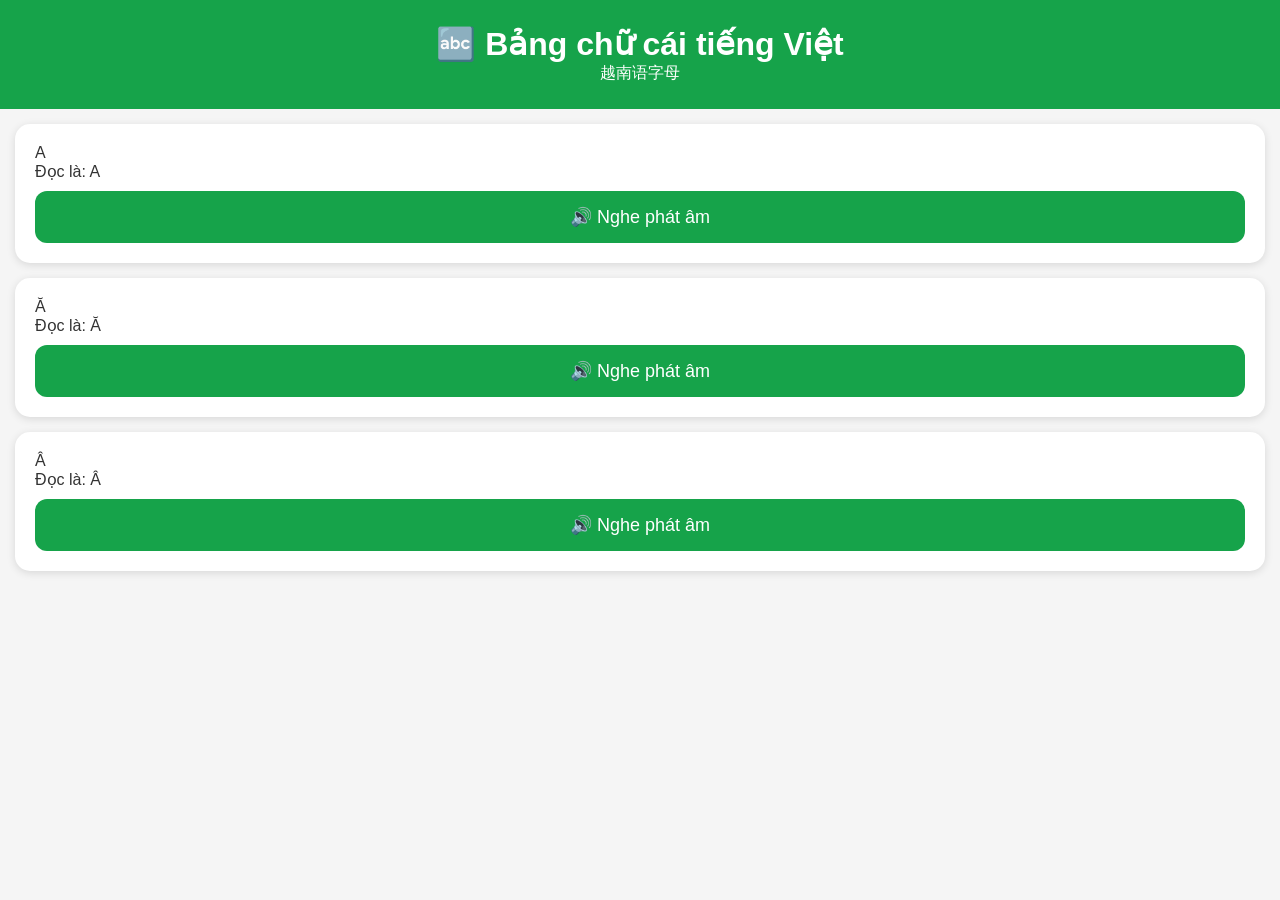
==== alphabet.html @ 2e6128da "Add files via upload" ====
<!DOCTYPE html>
<html lang="vi">
<head>
<meta charset="UTF-8">
<meta name="viewport" content="width=device-width, initial-scale=1.0">
<title>Bảng chữ cái</title>

<link rel="stylesheet" href="style.css">

</head>

<body>

<header>

<h1>🔤 Bảng chữ cái tiếng Việt</h1>

<p>越南语字母</p>

</header>

<div class="card">

<div class="letter">A</div>

<p class="sound">Đọc là: A</p>

<button onclick="speak('A')">
🔊 Nghe phát âm
</button>

</div>

<div class="card">

<div class="letter">Ă</div>

<p class="sound">Đọc là: Ă</p>

<button onclick="speak('Ă')">
🔊 Nghe phát âm
</button>

</div>

<div class="card">

<div class="letter">Â</div>

<p class="sound">Đọc là: Â</p>

<button onclick="speak('Â')">
🔊 Nghe phát âm
</button>

</div>

<script>

function speak(text){

const speech=new SpeechSynthesisUtterance(text);

speech.lang="vi-VN";

speech.rate=0.8;

speechSynthesis.speak(speech);

}

</script>

</body>

</html>
---- style.css ----
*{
    margin:0;
    padding:0;
    box-sizing:border-box;
}

body{
    font-family:Arial,sans-serif;
    background:#f5f5f5;
    color:#333;
}

header{
    background:#16a34a;
    color:white;
    text-align:center;
    padding:25px;
}

.card{
    background:white;
    margin:15px;
    padding:20px;
    border-radius:15px;
    box-shadow:0 2px 8px rgba(0,0,0,.12);
}

.button{
    display:block;
    margin:12px 15px;
    padding:15px;
    text-align:center;
    background:#16a34a;
    color:white;
    text-decoration:none;
    border-radius:12px;
    font-size:18px;
}

.button:hover{
    background:#138a3d;
}

button{
    width:100%;
    padding:15px;
    border:none;
    border-radius:12px;
    background:#16a34a;
    color:white;
    font-size:18px;
    margin-top:10px;
}

.bottom{
    position:fixed;
    bottom:0;
    left:0;
    width:100%;
    background:white;
    display:flex;
    justify-content:space-around;
    padding:10px 0;
    box-shadow:0 -2px 8px rgba(0,0,0,.15);
}

.bottom a{
    text-decoration:none;
    color:#16a34a;
    text-align:center;
}
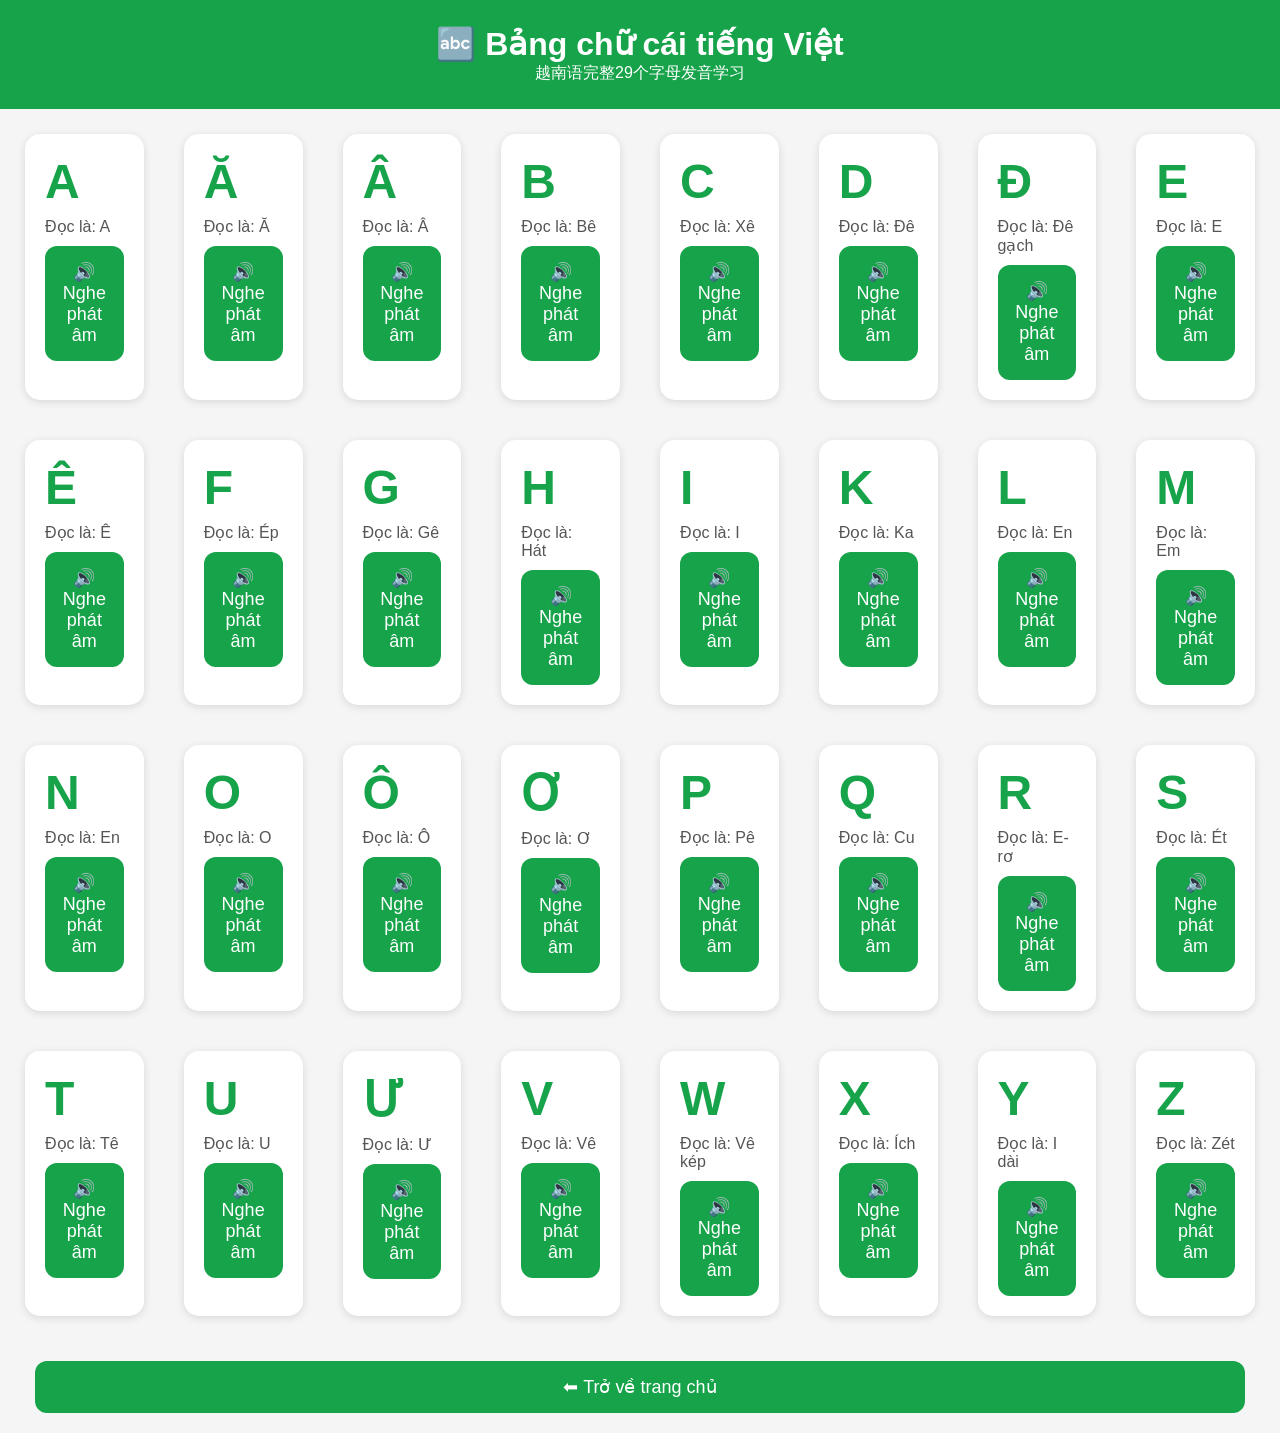
==== commit e63ded8c: "Update alphabet.html" ====
--- a/alphabet.html
+++ b/alphabet.html
@@ -3,74 +3,218 @@
 <head>
 <meta charset="UTF-8">
 <meta name="viewport" content="width=device-width, initial-scale=1.0">
-<title>Bảng chữ cái</title>
-
+<title>Bảng chữ cái tiếng Việt</title>
 <link rel="stylesheet" href="style.css">
-
+<script src="app.js"></script>
+<style>
+.letter {
+    font-size: 48px;
+    font-weight: bold;
+    color: #16a34a;
+    margin-bottom: 8px;
+}
+.sound {
+    font-size: 16px;
+    color: #555;
+}
+.wrap-card {
+    display: grid;
+    grid-template-columns: repeat(auto-fill, minmax(140px, 1fr));
+    gap: 10px;
+    padding: 10px;
+}
+</style>
 </head>
-
 <body>
-
 <header>
-
 <h1>🔤 Bảng chữ cái tiếng Việt</h1>
-
-<p>越南语字母</p>
-
+<p>越南语完整29个字母发音学习</p>
 </header>
 
-<div class="card">
-
-<div class="letter">A</div>
-
-<p class="sound">Đọc là: A</p>
-
-<button onclick="speak('A')">
-🔊 Nghe phát âm
-</button>
-
+<div class="wrap-card">
+    <!-- A系列 -->
+    <div class="card">
+        <div class="letter">A</div>
+        <p class="sound">Đọc là: A</p>
+        <button onclick="speak('A')">🔊 Nghe phát âm</button>
+    </div>
+    <div class="card">
+        <div class="letter">Ă</div>
+        <p class="sound">Đọc là: Ă</p>
+        <button onclick="speak('Ă')">🔊 Nghe phát âm</button>
+    </div>
+    <div class="card">
+        <div class="letter">Â</div>
+        <p class="sound">Đọc là: Â</p>
+        <button onclick="speak('Â')">🔊 Nghe phát âm</button>
+    </div>
+
+    <!-- B C D Đ -->
+    <div class="card">
+        <div class="letter">B</div>
+        <p class="sound">Đọc là: Bê</p>
+        <button onclick="speak('B')">🔊 Nghe phát âm</button>
+    </div>
+    <div class="card">
+        <div class="letter">C</div>
+        <p class="sound">Đọc là: Xê</p>
+        <button onclick="speak('C')">🔊 Nghe phát âm</button>
+    </div>
+    <div class="card">
+        <div class="letter">D</div>
+        <p class="sound">Đọc là: Đê</p>
+        <button onclick="speak('D')">🔊 Nghe phát âm</button>
+    </div>
+    <div class="card">
+        <div class="letter">Đ</div>
+        <p class="sound">Đọc là: Đê gạch</p>
+        <button onclick="speak('Đ')">🔊 Nghe phát âm</button>
+    </div>
+
+    <!-- E Ê -->
+    <div class="card">
+        <div class="letter">E</div>
+        <p class="sound">Đọc là: E</p>
+        <button onclick="speak('E')">🔊 Nghe phát âm</button>
+    </div>
+    <div class="card">
+        <div class="letter">Ê</div>
+        <p class="sound">Đọc là: Ê</p>
+        <button onclick="speak('Ê')">🔊 Nghe phát âm</button>
+    </div>
+
+    <!-- F G H -->
+    <div class="card">
+        <div class="letter">F</div>
+        <p class="sound">Đọc là: Ép</p>
+        <button onclick="speak('F')">🔊 Nghe phát âm</button>
+    </div>
+    <div class="card">
+        <div class="letter">G</div>
+        <p class="sound">Đọc là: Gê</p>
+        <button onclick="speak('G')">🔊 Nghe phát âm</button>
+    </div>
+    <div class="card">
+        <div class="letter">H</div>
+        <p class="sound">Đọc là: Hát</p>
+        <button onclick="speak('H')">🔊 Nghe phát âm</button>
+    </div>
+
+    <!-- I -->
+    <div class="card">
+        <div class="letter">I</div>
+        <p class="sound">Đọc là: I</p>
+        <button onclick="speak('I')">🔊 Nghe phát âm</button>
+    </div>
+
+    <!-- K L M N -->
+    <div class="card">
+        <div class="letter">K</div>
+        <p class="sound">Đọc là: Ka</p>
+        <button onclick="speak('K')">🔊 Nghe phát âm</button>
+    </div>
+    <div class="card">
+        <div class="letter">L</div>
+        <p class="sound">Đọc là: En</p>
+        <button onclick="speak('L')">🔊 Nghe phát âm</button>
+    </div>
+    <div class="card">
+        <div class="letter">M</div>
+        <p class="sound">Đọc là: Em</p>
+        <button onclick="speak('M')">🔊 Nghe phát âm</button>
+    </div>
+    <div class="card">
+        <div class="letter">N</div>
+        <p class="sound">Đọc là: En</p>
+        <button onclick="speak('N')">🔊 Nghe phát âm</button>
+    </div>
+
+    <!-- O Ô Ơ -->
+    <div class="card">
+        <div class="letter">O</div>
+        <p class="sound">Đọc là: O</p>
+        <button onclick="speak('O')">🔊 Nghe phát âm</button>
+    </div>
+    <div class="card">
+        <div class="letter">Ô</div>
+        <p class="sound">Đọc là: Ô</p>
+        <button onclick="speak('Ô')">🔊 Nghe phát âm</button>
+    </div>
+    <div class="card">
+        <div class="letter">Ơ</div>
+        <p class="sound">Đọc là: Ơ</p>
+        <button onclick="speak('Ơ')">🔊 Nghe phát âm</button>
+    </div>
+
+    <!-- P Q R S T -->
+    <div class="card">
+        <div class="letter">P</div>
+        <p class="sound">Đọc là: Pê</p>
+        <button onclick="speak('P')">🔊 Nghe phát âm</button>
+    </div>
+    <div class="card">
+        <div class="letter">Q</div>
+        <p class="sound">Đọc là: Cu</p>
+        <button onclick="speak('Q')">🔊 Nghe phát âm</button>
+    </div>
+    <div class="card">
+        <div class="letter">R</div>
+        <p class="sound">Đọc là: E-rơ</p>
+        <button onclick="speak('R')">🔊 Nghe phát âm</button>
+    </div>
+    <div class="card">
+        <div class="letter">S</div>
+        <p class="sound">Đọc là: Ét</p>
+        <button onclick="speak('S')">🔊 Nghe phát âm</button>
+    </div>
+    <div class="card">
+        <div class="letter">T</div>
+        <p class="sound">Đọc là: Tê</p>
+        <button onclick="speak('T')">🔊 Nghe phát âm</button>
+    </div>
+
+    <!-- U Ư -->
+    <div class="card">
+        <div class="letter">U</div>
+        <p class="sound">Đọc là: U</p>
+        <button onclick="speak('U')">🔊 Nghe phát âm</button>
+    </div>
+    <div class="card">
+        <div class="letter">Ư</div>
+        <p class="sound">Đọc là: Ư</p>
+        <button onclick="speak('Ư')">🔊 Nghe phát âm</button>
+    </div>
+
+    <!-- V W X Y Z -->
+    <div class="card">
+        <div class="letter">V</div>
+        <p class="sound">Đọc là: Vê</p>
+        <button onclick="speak('V')">🔊 Nghe phát âm</button>
+    </div>
+    <div class="card">
+        <div class="letter">W</div>
+        <p class="sound">Đọc là: Vê kép</p>
+        <button onclick="speak('W')">🔊 Nghe phát âm</button>
+    </div>
+    <div class="card">
+        <div class="letter">X</div>
+        <p class="sound">Đọc là: Ích</p>
+        <button onclick="speak('X')">🔊 Nghe phát âm</button>
+    </div>
+    <div class="card">
+        <div class="letter">Y</div>
+        <p class="sound">Đọc là: I dài</p>
+        <button onclick="speak('Y')">🔊 Nghe phát âm</button>
+    </div>
+    <div class="card">
+        <div class="letter">Z</div>
+        <p class="sound">Đọc là: Zét</p>
+        <button onclick="speak('Z')">🔊 Nghe phát âm</button>
+    </div>
 </div>
 
-<div class="card">
-
-<div class="letter">Ă</div>
-
-<p class="sound">Đọc là: Ă</p>
-
-<button onclick="speak('Ă')">
-🔊 Nghe phát âm
-</button>
-
+<div style="margin:20px;">
+    <a class="button" href="index.html">⬅ Trở về trang chủ</a>
 </div>
-
-<div class="card">
-
-<div class="letter">Â</div>
-
-<p class="sound">Đọc là: Â</p>
-
-<button onclick="speak('Â')">
-🔊 Nghe phát âm
-</button>
-
-</div>
-
-<script>
-
-function speak(text){
-
-const speech=new SpeechSynthesisUtterance(text);
-
-speech.lang="vi-VN";
-
-speech.rate=0.8;
-
-speechSynthesis.speak(speech);
-
-}
-
-</script>
-
 </body>
-
-</html>+</html>
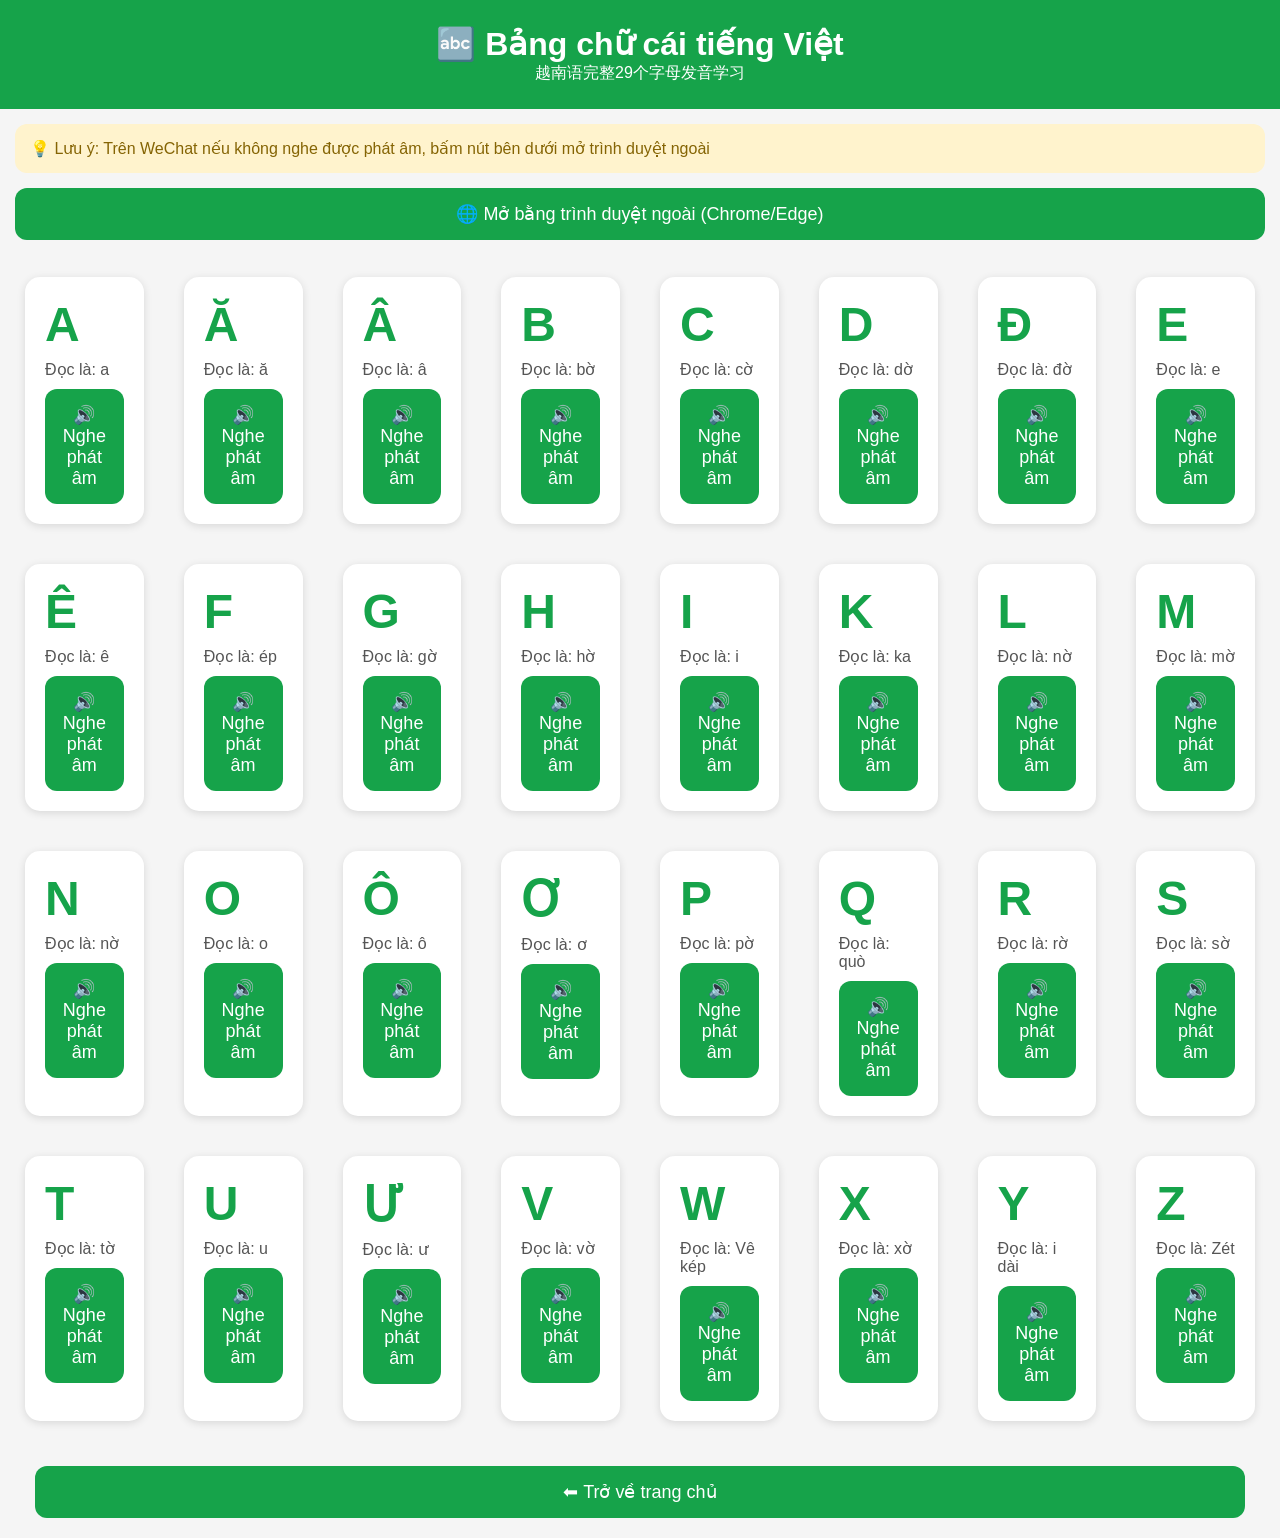
==== commit 0f1bbf73: "Update alphabet.html" ====
--- a/alphabet.html
+++ b/alphabet.html
@@ -23,6 +23,13 @@
     gap: 10px;
     padding: 10px;
 }
+.tip-box{
+    margin:15px;
+    padding:15px;
+    background:#fff3cd;
+    border-radius:12px;
+    color:#856404;
+}
 </style>
 </head>
 <body>
@@ -31,164 +38,171 @@
 <p>越南语完整29个字母发音学习</p>
 </header>
 
+<div class="tip-box">
+💡 Lưu ý: Trên WeChat nếu không nghe được phát âm, bấm nút bên dưới mở trình duyệt ngoài
+</div>
+<a class="button" href="" onclick="window.open(location.href);return false;">
+🌐 Mở bằng trình duyệt ngoài (Chrome/Edge)
+</a>
+
 <div class="wrap-card">
     <!-- A系列 -->
     <div class="card">
         <div class="letter">A</div>
-        <p class="sound">Đọc là: A</p>
+        <p class="sound">Đọc là: a</p>
         <button onclick="speak('A')">🔊 Nghe phát âm</button>
     </div>
     <div class="card">
         <div class="letter">Ă</div>
-        <p class="sound">Đọc là: Ă</p>
+        <p class="sound">Đọc là: ă</p>
         <button onclick="speak('Ă')">🔊 Nghe phát âm</button>
     </div>
     <div class="card">
         <div class="letter">Â</div>
-        <p class="sound">Đọc là: Â</p>
+        <p class="sound">Đọc là: â</p>
         <button onclick="speak('Â')">🔊 Nghe phát âm</button>
     </div>
 
     <!-- B C D Đ -->
     <div class="card">
         <div class="letter">B</div>
-        <p class="sound">Đọc là: Bê</p>
+        <p class="sound">Đọc là: bờ</p>
         <button onclick="speak('B')">🔊 Nghe phát âm</button>
     </div>
     <div class="card">
         <div class="letter">C</div>
-        <p class="sound">Đọc là: Xê</p>
+        <p class="sound">Đọc là: cờ</p>
         <button onclick="speak('C')">🔊 Nghe phát âm</button>
     </div>
     <div class="card">
         <div class="letter">D</div>
-        <p class="sound">Đọc là: Đê</p>
+        <p class="sound">Đọc là: dờ</p>
         <button onclick="speak('D')">🔊 Nghe phát âm</button>
     </div>
     <div class="card">
         <div class="letter">Đ</div>
-        <p class="sound">Đọc là: Đê gạch</p>
+        <p class="sound">Đọc là: đờ</p>
         <button onclick="speak('Đ')">🔊 Nghe phát âm</button>
     </div>
 
     <!-- E Ê -->
     <div class="card">
         <div class="letter">E</div>
-        <p class="sound">Đọc là: E</p>
+        <p class="sound">Đọc là: e</p>
         <button onclick="speak('E')">🔊 Nghe phát âm</button>
     </div>
     <div class="card">
         <div class="letter">Ê</div>
-        <p class="sound">Đọc là: Ê</p>
+        <p class="sound">Đọc là: ê</p>
         <button onclick="speak('Ê')">🔊 Nghe phát âm</button>
     </div>
 
     <!-- F G H -->
     <div class="card">
         <div class="letter">F</div>
-        <p class="sound">Đọc là: Ép</p>
+        <p class="sound">Đọc là: ép</p>
         <button onclick="speak('F')">🔊 Nghe phát âm</button>
     </div>
     <div class="card">
         <div class="letter">G</div>
-        <p class="sound">Đọc là: Gê</p>
+        <p class="sound">Đọc là: gờ</p>
         <button onclick="speak('G')">🔊 Nghe phát âm</button>
     </div>
     <div class="card">
         <div class="letter">H</div>
-        <p class="sound">Đọc là: Hát</p>
+        <p class="sound">Đọc là: hờ</p>
         <button onclick="speak('H')">🔊 Nghe phát âm</button>
     </div>
 
     <!-- I -->
     <div class="card">
         <div class="letter">I</div>
-        <p class="sound">Đọc là: I</p>
+        <p class="sound">Đọc là: i</p>
         <button onclick="speak('I')">🔊 Nghe phát âm</button>
     </div>
 
     <!-- K L M N -->
     <div class="card">
         <div class="letter">K</div>
-        <p class="sound">Đọc là: Ka</p>
+        <p class="sound">Đọc là: ka</p>
         <button onclick="speak('K')">🔊 Nghe phát âm</button>
     </div>
     <div class="card">
         <div class="letter">L</div>
-        <p class="sound">Đọc là: En</p>
+        <p class="sound">Đọc là: nờ</p>
         <button onclick="speak('L')">🔊 Nghe phát âm</button>
     </div>
     <div class="card">
         <div class="letter">M</div>
-        <p class="sound">Đọc là: Em</p>
+        <p class="sound">Đọc là: mờ</p>
         <button onclick="speak('M')">🔊 Nghe phát âm</button>
     </div>
     <div class="card">
         <div class="letter">N</div>
-        <p class="sound">Đọc là: En</p>
+        <p class="sound">Đọc là: nờ</p>
         <button onclick="speak('N')">🔊 Nghe phát âm</button>
     </div>
 
     <!-- O Ô Ơ -->
     <div class="card">
         <div class="letter">O</div>
-        <p class="sound">Đọc là: O</p>
+        <p class="sound">Đọc là: o</p>
         <button onclick="speak('O')">🔊 Nghe phát âm</button>
     </div>
     <div class="card">
         <div class="letter">Ô</div>
-        <p class="sound">Đọc là: Ô</p>
+        <p class="sound">Đọc là: ô</p>
         <button onclick="speak('Ô')">🔊 Nghe phát âm</button>
     </div>
     <div class="card">
         <div class="letter">Ơ</div>
-        <p class="sound">Đọc là: Ơ</p>
+        <p class="sound">Đọc là: ơ</p>
         <button onclick="speak('Ơ')">🔊 Nghe phát âm</button>
     </div>
 
     <!-- P Q R S T -->
     <div class="card">
         <div class="letter">P</div>
-        <p class="sound">Đọc là: Pê</p>
+        <p class="sound">Đọc là: pờ</p>
         <button onclick="speak('P')">🔊 Nghe phát âm</button>
     </div>
     <div class="card">
         <div class="letter">Q</div>
-        <p class="sound">Đọc là: Cu</p>
+        <p class="sound">Đọc là: quò</p>
         <button onclick="speak('Q')">🔊 Nghe phát âm</button>
     </div>
     <div class="card">
         <div class="letter">R</div>
-        <p class="sound">Đọc là: E-rơ</p>
+        <p class="sound">Đọc là: rờ</p>
         <button onclick="speak('R')">🔊 Nghe phát âm</button>
     </div>
     <div class="card">
         <div class="letter">S</div>
-        <p class="sound">Đọc là: Ét</p>
+        <p class="sound">Đọc là: sờ</p>
         <button onclick="speak('S')">🔊 Nghe phát âm</button>
     </div>
     <div class="card">
         <div class="letter">T</div>
-        <p class="sound">Đọc là: Tê</p>
+        <p class="sound">Đọc là: tờ</p>
         <button onclick="speak('T')">🔊 Nghe phát âm</button>
     </div>
 
     <!-- U Ư -->
     <div class="card">
         <div class="letter">U</div>
-        <p class="sound">Đọc là: U</p>
+        <p class="sound">Đọc là: u</p>
         <button onclick="speak('U')">🔊 Nghe phát âm</button>
     </div>
     <div class="card">
         <div class="letter">Ư</div>
-        <p class="sound">Đọc là: Ư</p>
+        <p class="sound">Đọc là: ư</p>
         <button onclick="speak('Ư')">🔊 Nghe phát âm</button>
     </div>
 
     <!-- V W X Y Z -->
     <div class="card">
         <div class="letter">V</div>
-        <p class="sound">Đọc là: Vê</p>
+        <p class="sound">Đọc là: vờ</p>
         <button onclick="speak('V')">🔊 Nghe phát âm</button>
     </div>
     <div class="card">
@@ -198,12 +212,12 @@
     </div>
     <div class="card">
         <div class="letter">X</div>
-        <p class="sound">Đọc là: Ích</p>
+        <p class="sound">Đọc là: xờ</p>
         <button onclick="speak('X')">🔊 Nghe phát âm</button>
     </div>
     <div class="card">
         <div class="letter">Y</div>
-        <p class="sound">Đọc là: I dài</p>
+        <p class="sound">Đọc là: i dài</p>
         <button onclick="speak('Y')">🔊 Nghe phát âm</button>
     </div>
     <div class="card">
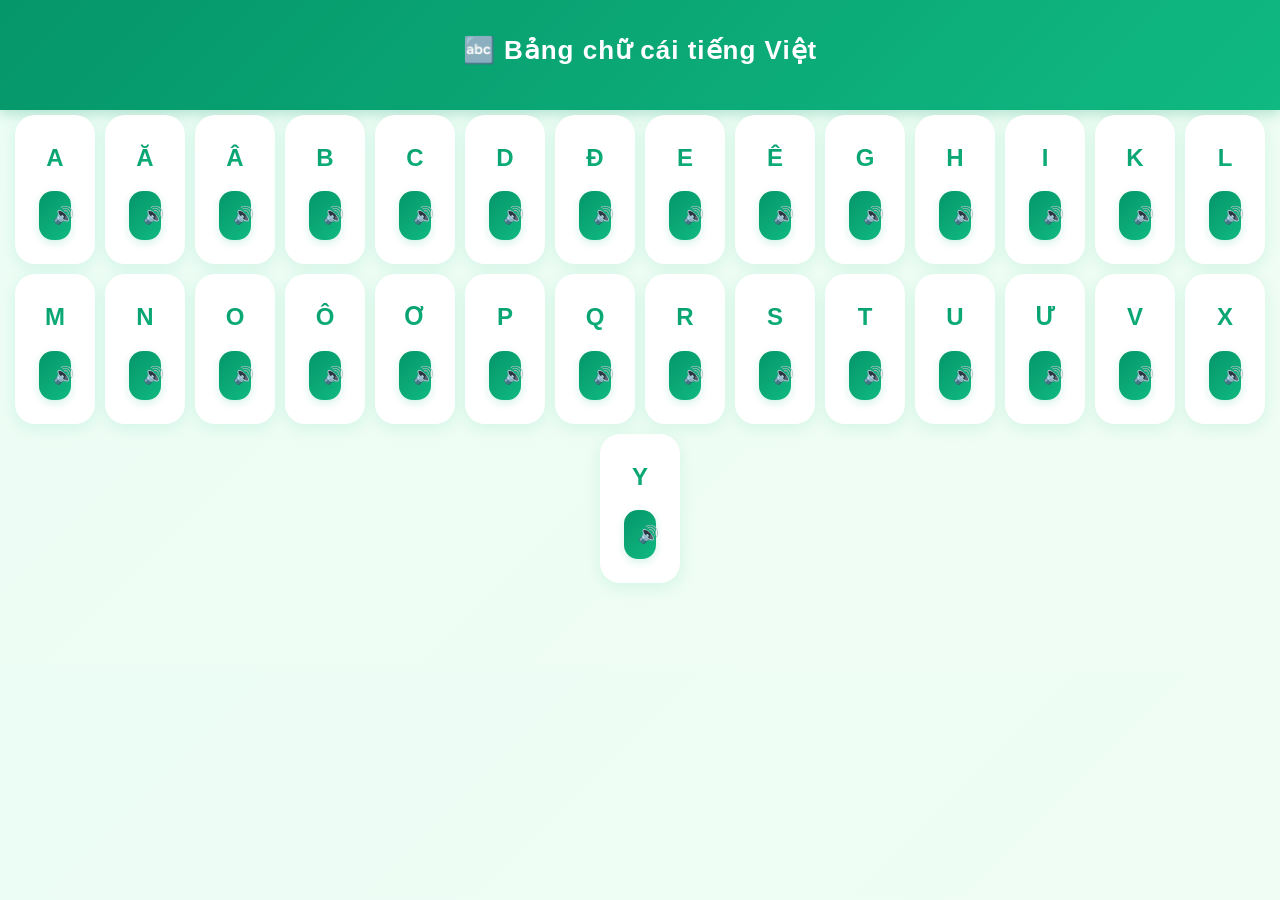
==== commit 4a1dd711: "Update alphabet.html" ====
--- a/alphabet.html
+++ b/alphabet.html
@@ -1,234 +1,57 @@
 <!DOCTYPE html>
 <html lang="vi">
 <head>
-<meta charset="UTF-8">
-<meta name="viewport" content="width=device-width, initial-scale=1.0">
-<title>Bảng chữ cái tiếng Việt</title>
-<link rel="stylesheet" href="style.css">
-<script src="app.js"></script>
-<style>
-.letter {
-    font-size: 48px;
-    font-weight: bold;
-    color: #16a34a;
-    margin-bottom: 8px;
-}
-.sound {
-    font-size: 16px;
-    color: #555;
-}
-.wrap-card {
-    display: grid;
-    grid-template-columns: repeat(auto-fill, minmax(140px, 1fr));
-    gap: 10px;
-    padding: 10px;
-}
-.tip-box{
-    margin:15px;
-    padding:15px;
-    background:#fff3cd;
-    border-radius:12px;
-    color:#856404;
-}
-</style>
+    <meta charset="UTF-8">
+    <meta name="viewport" content="width=device-width, initial-scale=1.0">
+    <title>Bảng chữ cái tiếng Việt</title>
+    <link rel="stylesheet" href="style.css">
 </head>
 <body>
+
 <header>
-<h1>🔤 Bảng chữ cái tiếng Việt</h1>
-<p>越南语完整29个字母发音学习</p>
+    <h1>🔤 Bảng chữ cái tiếng Việt</h1>
 </header>
 
-<div class="tip-box">
-💡 Lưu ý: Trên WeChat nếu không nghe được phát âm, bấm nút bên dưới mở trình duyệt ngoài
-</div>
-<a class="button" href="" onclick="window.open(location.href);return false;">
-🌐 Mở bằng trình duyệt ngoài (Chrome/Edge)
-</a>
+<div id="alphabetContainer" style="display: flex; flex-wrap: wrap; justify-content: center;"></div>
 
-<div class="wrap-card">
-    <!-- A系列 -->
-    <div class="card">
-        <div class="letter">A</div>
-        <p class="sound">Đọc là: a</p>
-        <button onclick="speak('A')">🔊 Nghe phát âm</button>
-    </div>
-    <div class="card">
-        <div class="letter">Ă</div>
-        <p class="sound">Đọc là: ă</p>
-        <button onclick="speak('Ă')">🔊 Nghe phát âm</button>
-    </div>
-    <div class="card">
-        <div class="letter">Â</div>
-        <p class="sound">Đọc là: â</p>
-        <button onclick="speak('Â')">🔊 Nghe phát âm</button>
-    </div>
+<script>
+    // Danh sách đầy đủ 29 chữ cái tiếng Việt
+    const alphabet = [
+        { char: "A", sound: "a" }, { char: "Ă", sound: "ă" }, { char: "Â", sound: "â" },
+        { char: "B", sound: "bờ" }, { char: "C", sound: "cờ" }, { char: "D", sound: "dờ" },
+        { char: "Đ", sound: "đờ" }, { char: "E", sound: "e" }, { char: "Ê", sound: "ê" },
+        { char: "G", sound: "gờ" }, { char: "H", sound: "hờ" }, { char: "I", sound: "i" },
+        { char: "K", sound: "ca" }, { char: "L", sound: "lờ" }, { char: "M", sound: "mờ" },
+        { char: "N", sound: "nờ" }, { char: "O", sound: "o" }, { char: "Ô", sound: "ô" },
+        { char: "Ơ", sound: "ơ" }, { char: "P", sound: "pờ" }, { char: "Q", sound: "cu" },
+        { char: "R", sound: "rờ" }, { char: "S", sound: "sờ" }, { char: "T", sound: "tờ" },
+        { char: "U", sound: "u" }, { char: "Ư", sound: "ư" }, { char: "V", sound: "vờ" },
+        { char: "X", sound: "xờ" }, { char: "Y", sound: "i dài" }
+    ];
 
-    <!-- B C D Đ -->
-    <div class="card">
-        <div class="letter">B</div>
-        <p class="sound">Đọc là: bờ</p>
-        <button onclick="speak('B')">🔊 Nghe phát âm</button>
-    </div>
-    <div class="card">
-        <div class="letter">C</div>
-        <p class="sound">Đọc là: cờ</p>
-        <button onclick="speak('C')">🔊 Nghe phát âm</button>
-    </div>
-    <div class="card">
-        <div class="letter">D</div>
-        <p class="sound">Đọc là: dờ</p>
-        <button onclick="speak('D')">🔊 Nghe phát âm</button>
-    </div>
-    <div class="card">
-        <div class="letter">Đ</div>
-        <p class="sound">Đọc là: đờ</p>
-        <button onclick="speak('Đ')">🔊 Nghe phát âm</button>
-    </div>
+    const container = document.getElementById("alphabetContainer");
 
-    <!-- E Ê -->
-    <div class="card">
-        <div class="letter">E</div>
-        <p class="sound">Đọc là: e</p>
-        <button onclick="speak('E')">🔊 Nghe phát âm</button>
-    </div>
-    <div class="card">
-        <div class="letter">Ê</div>
-        <p class="sound">Đọc là: ê</p>
-        <button onclick="speak('Ê')">🔊 Nghe phát âm</button>
-    </div>
+    alphabet.forEach(item => {
+        container.innerHTML += `
+            <div class="card" style="width: 80px; margin: 5px; text-align: center;">
+                <div class="letter" style="font-size: 24px; font-weight: bold;">${item.char}</div>
+                <button onclick="speak('${item.sound}')" style="margin-top: 5px;">🔊</button>
+            </div>
+        `;
+    });
 
-    <!-- F G H -->
-    <div class="card">
-        <div class="letter">F</div>
-        <p class="sound">Đọc là: ép</p>
-        <button onclick="speak('F')">🔊 Nghe phát âm</button>
-    </div>
-    <div class="card">
-        <div class="letter">G</div>
-        <p class="sound">Đọc là: gờ</p>
-        <button onclick="speak('G')">🔊 Nghe phát âm</button>
-    </div>
-    <div class="card">
-        <div class="letter">H</div>
-        <p class="sound">Đọc là: hờ</p>
-        <button onclick="speak('H')">🔊 Nghe phát âm</button>
-    </div>
+    function speak(text) {
+        // Hủy phát âm cũ để tránh chồng lấn âm thanh
+        window.speechSynthesis.cancel();
+        
+        const speech = new SpeechSynthesisUtterance(text);
+        speech.lang = "vi-VN"; // Thiết lập ngôn ngữ tiếng Việt[span_1](start_span)[span_1](end_span)[span_2](start_span)[span_2](end_span)
+        speech.rate = 0.8;    // Tốc độ phát âm chuẩn, chậm rãi[span_3](start_span)[span_3](end_span)[span_4](start_span)[span_4](end_span)
+        speech.pitch = 1;     // Giọng cố định[span_5](start_span)[span_5](end_span)
+        
+        window.speechSynthesis.speak(speech);
+    }
+</script>
 
-    <!-- I -->
-    <div class="card">
-        <div class="letter">I</div>
-        <p class="sound">Đọc là: i</p>
-        <button onclick="speak('I')">🔊 Nghe phát âm</button>
-    </div>
-
-    <!-- K L M N -->
-    <div class="card">
-        <div class="letter">K</div>
-        <p class="sound">Đọc là: ka</p>
-        <button onclick="speak('K')">🔊 Nghe phát âm</button>
-    </div>
-    <div class="card">
-        <div class="letter">L</div>
-        <p class="sound">Đọc là: nờ</p>
-        <button onclick="speak('L')">🔊 Nghe phát âm</button>
-    </div>
-    <div class="card">
-        <div class="letter">M</div>
-        <p class="sound">Đọc là: mờ</p>
-        <button onclick="speak('M')">🔊 Nghe phát âm</button>
-    </div>
-    <div class="card">
-        <div class="letter">N</div>
-        <p class="sound">Đọc là: nờ</p>
-        <button onclick="speak('N')">🔊 Nghe phát âm</button>
-    </div>
-
-    <!-- O Ô Ơ -->
-    <div class="card">
-        <div class="letter">O</div>
-        <p class="sound">Đọc là: o</p>
-        <button onclick="speak('O')">🔊 Nghe phát âm</button>
-    </div>
-    <div class="card">
-        <div class="letter">Ô</div>
-        <p class="sound">Đọc là: ô</p>
-        <button onclick="speak('Ô')">🔊 Nghe phát âm</button>
-    </div>
-    <div class="card">
-        <div class="letter">Ơ</div>
-        <p class="sound">Đọc là: ơ</p>
-        <button onclick="speak('Ơ')">🔊 Nghe phát âm</button>
-    </div>
-
-    <!-- P Q R S T -->
-    <div class="card">
-        <div class="letter">P</div>
-        <p class="sound">Đọc là: pờ</p>
-        <button onclick="speak('P')">🔊 Nghe phát âm</button>
-    </div>
-    <div class="card">
-        <div class="letter">Q</div>
-        <p class="sound">Đọc là: quò</p>
-        <button onclick="speak('Q')">🔊 Nghe phát âm</button>
-    </div>
-    <div class="card">
-        <div class="letter">R</div>
-        <p class="sound">Đọc là: rờ</p>
-        <button onclick="speak('R')">🔊 Nghe phát âm</button>
-    </div>
-    <div class="card">
-        <div class="letter">S</div>
-        <p class="sound">Đọc là: sờ</p>
-        <button onclick="speak('S')">🔊 Nghe phát âm</button>
-    </div>
-    <div class="card">
-        <div class="letter">T</div>
-        <p class="sound">Đọc là: tờ</p>
-        <button onclick="speak('T')">🔊 Nghe phát âm</button>
-    </div>
-
-    <!-- U Ư -->
-    <div class="card">
-        <div class="letter">U</div>
-        <p class="sound">Đọc là: u</p>
-        <button onclick="speak('U')">🔊 Nghe phát âm</button>
-    </div>
-    <div class="card">
-        <div class="letter">Ư</div>
-        <p class="sound">Đọc là: ư</p>
-        <button onclick="speak('Ư')">🔊 Nghe phát âm</button>
-    </div>
-
-    <!-- V W X Y Z -->
-    <div class="card">
-        <div class="letter">V</div>
-        <p class="sound">Đọc là: vờ</p>
-        <button onclick="speak('V')">🔊 Nghe phát âm</button>
-    </div>
-    <div class="card">
-        <div class="letter">W</div>
-        <p class="sound">Đọc là: Vê kép</p>
-        <button onclick="speak('W')">🔊 Nghe phát âm</button>
-    </div>
-    <div class="card">
-        <div class="letter">X</div>
-        <p class="sound">Đọc là: xờ</p>
-        <button onclick="speak('X')">🔊 Nghe phát âm</button>
-    </div>
-    <div class="card">
-        <div class="letter">Y</div>
-        <p class="sound">Đọc là: i dài</p>
-        <button onclick="speak('Y')">🔊 Nghe phát âm</button>
-    </div>
-    <div class="card">
-        <div class="letter">Z</div>
-        <p class="sound">Đọc là: Zét</p>
-        <button onclick="speak('Z')">🔊 Nghe phát âm</button>
-    </div>
-</div>
-
-<div style="margin:20px;">
-    <a class="button" href="index.html">⬅ Trở về trang chủ</a>
-</div>
 </body>
 </html>
--- a/style.css
+++ b/style.css
@@ -1,71 +1,183 @@
-*{
-    margin:0;
-    padding:0;
-    box-sizing:border-box;
+* {
+    margin: 0;
+    padding: 0;
+    box-sizing: border-box;
 }
 
-body{
-    font-family:Arial,sans-serif;
-    background:#f5f5f5;
-    color:#333;
+body {
+    font-family: "PingFang SC", Arial, sans-serif;
+    background: linear-gradient(135deg, #ecfdf5 0%, #f0fdf4 100%);
+    color: #222;
+    padding-bottom: 80px;
+    line-height: 1.55;
 }
 
-header{
-    background:#16a34a;
-    color:white;
-    text-align:center;
-    padding:25px;
+/* 顶部头部渐变美化 */
+header {
+    background: linear-gradient(135deg, #059669, #10b981);
+    color: white;
+    text-align: center;
+    padding: 30px 15px;
+    box-shadow: 0 4px 12px rgba(5, 150, 105, 0.25);
+}
+header h1 {
+    font-size: 26px;
+    margin-bottom: 10px;
+    letter-spacing: 1px;
+}
+header p {
+    opacity: 0.92;
+    font-size: 16px;
 }
 
-.card{
-    background:white;
-    margin:15px;
-    padding:20px;
-    border-radius:15px;
-    box-shadow:0 2px 8px rgba(0,0,0,.12);
+/* 通用卡片美化 带悬浮动画 */
+.card {
+    background: white;
+    margin: 16px;
+    padding: 24px;
+    border-radius: 20px;
+    box-shadow: 0 4px 16px rgba(16, 185, 129, 0.12);
+    transition: all 0.25s ease;
+}
+.card:active {
+    transform: translateY(-3px);
+    box-shadow: 0 8px 20px rgba(16, 185, 129, 0.18);
 }
 
-.button{
-    display:block;
-    margin:12px 15px;
-    padding:15px;
-    text-align:center;
-    background:#16a34a;
-    color:white;
-    text-decoration:none;
-    border-radius:12px;
-    font-size:18px;
+/* 微信提示提示框 */
+.tip-box {
+    margin: 16px;
+    padding: 16px 20px;
+    background: linear-gradient(135deg, #fffbeb, #fef3c7);
+    border-radius: 16px;
+    color: #92400e;
+    border-left: 5px solid #f59e0b;
 }
 
-.button:hover{
-    background:#138a3d;
+/* 字母页面专属样式 */
+.letter {
+    font-size: 52px;
+    font-weight: bold;
+    background: linear-gradient(135deg, #059669, #10b981);
+    -webkit-background-clip: text;
+    background-clip: text;
+    color: transparent;
+    margin-bottom: 10px;
+}
+.sound {
+    font-size: 16px;
+    color: #525252;
+}
+.wrap-card {
+    display: grid;
+    grid-template-columns: repeat(auto-fill, minmax(145px, 1fr));
+    gap: 14px;
+    padding: 0 12px;
 }
 
-button{
-    width:100%;
-    padding:15px;
-    border:none;
-    border-radius:12px;
-    background:#16a34a;
-    color:white;
-    font-size:18px;
-    margin-top:10px;
+/* 全局按钮样式 渐变+动效 */
+.button {
+    display: block;
+    margin: 14px 16px;
+    padding: 16px;
+    text-align: center;
+    background: linear-gradient(135deg, #059669, #10b981);
+    color: white;
+    text-decoration: none;
+    border-radius: 16px;
+    font-size: 18px;
+    font-weight: 500;
+    box-shadow: 0 3px 10px rgba(16, 185, 129, 0.22);
+    transition: all 0.2s ease;
+}
+.button:active {
+    transform: scale(0.97);
+    box-shadow: 0 2px 6px rgba(16, 185, 129, 0.15);
 }
 
-.bottom{
-    position:fixed;
-    bottom:0;
-    left:0;
-    width:100%;
-    background:white;
-    display:flex;
-    justify-content:space-around;
-    padding:10px 0;
-    box-shadow:0 -2px 8px rgba(0,0,0,.15);
+/* 卡片内原生按钮 */
+button {
+    width: 100%;
+    padding: 14px;
+    border: none;
+    border-radius: 14px;
+    background: linear-gradient(135deg, #059669, #10b981);
+    color: white;
+    font-size: 17px;
+    margin-top: 12px;
+    box-shadow: 0 3px 8px rgba(16, 185, 129, 0.18);
+    transition: all 0.2s ease;
+}
+button:active {
+    transform: scale(0.96);
+    opacity: 0.93;
 }
 
-.bottom a{
-    text-decoration:none;
-    color:#16a34a;
-    text-align:center;
-}+/* 底部固定导航栏 */
+.bottom {
+    position: fixed;
+    bottom: 0;
+    left: 0;
+    width: 100%;
+    background: white;
+    display: flex;
+    justify-content: space-around;
+    padding: 12px 0;
+    box-shadow: 0 -3px 12px rgba(16, 185, 129, 0.12);
+    border-radius: 20px 20px 0 0;
+}
+.bottom a {
+    text-decoration: none;
+    color: #059669;
+    text-align: center;
+    font-size: 14px;
+}
+.bottom span {
+    font-size: 24px;
+    display: block;
+    margin-bottom: 5px;
+}
+
+/* lesson.html 课程卡片 */
+.lesson h2 {
+    background: linear-gradient(135deg, #059669, #10b981);
+    -webkit-background-clip: text;
+    background-clip: text;
+    color: transparent;
+    margin-bottom: 12px;
+    font-size: 22px;
+}
+.lesson p {
+    color: #666;
+    margin-bottom: 14px;
+    font-size: 16px;
+}
+
+/* vocabulary.html 单词页面文字 */
+#content h2 {
+    font-size: 24px;
+    background: linear-gradient(135deg, #059669, #10b981);
+    -webkit-background-clip: text;
+    background-clip: text;
+    color: transparent;
+    margin-bottom: 10px;
+}
+#content p {
+    line-height: 1.7;
+    margin: 8px 0;
+    font-size: 16px;
+    color: #333;
+}
+
+/* quiz.html 答题页面标题 */
+.card h2 {
+    font-size: 20px;
+    margin-bottom: 12px;
+    color: #222;
+}
+
+/* profile.html 个人页面头像美化 */
+.avatar {
+    font-size: 86px;
+    margin: 10px 0;
+}
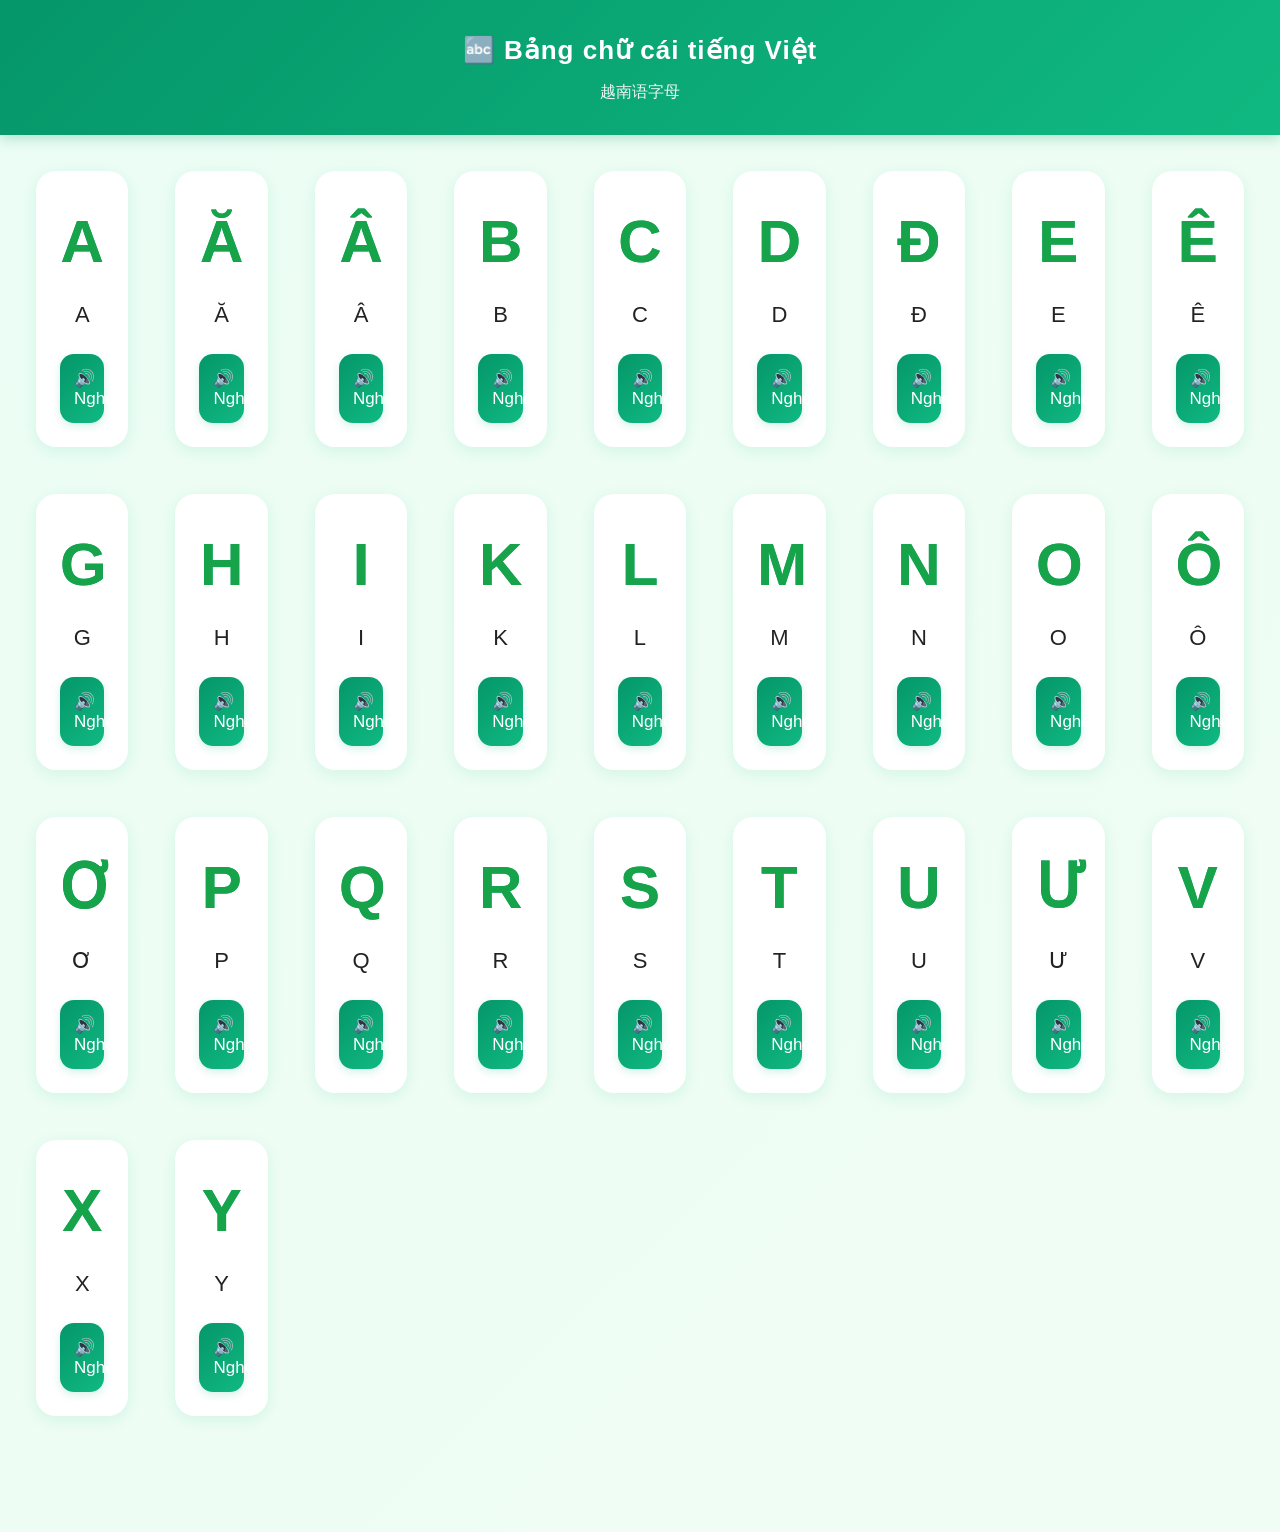
==== commit 4f6f0430: "Update alphabet.html" ====
--- a/alphabet.html
+++ b/alphabet.html
@@ -1,57 +1,170 @@
 <!DOCTYPE html>
 <html lang="vi">
+
 <head>
-    <meta charset="UTF-8">
-    <meta name="viewport" content="width=device-width, initial-scale=1.0">
-    <title>Bảng chữ cái tiếng Việt</title>
-    <link rel="stylesheet" href="style.css">
+
+<meta charset="UTF-8">
+
+<meta name="viewport" content="width=device-width, initial-scale=1.0">
+
+<title>Bảng chữ cái tiếng Việt</title>
+
+<link rel="stylesheet" href="style.css">
+
+<style>
+
+.grid{
+
+display:grid;
+
+grid-template-columns:repeat(auto-fit,minmax(120px,1fr));
+
+gap:15px;
+
+padding:20px;
+
+}
+
+.card{
+
+text-align:center;
+
+}
+
+.letter{
+
+font-size:60px;
+
+font-weight:bold;
+
+color:#16a34a;
+
+}
+
+.name{
+
+font-size:22px;
+
+margin:10px 0;
+
+}
+
+</style>
+
 </head>
+
 <body>
 
 <header>
-    <h1>🔤 Bảng chữ cái tiếng Việt</h1>
+
+<h1>🔤 Bảng chữ cái tiếng Việt</h1>
+
+<p>越南语字母</p>
+
 </header>
 
-<div id="alphabetContainer" style="display: flex; flex-wrap: wrap; justify-content: center;"></div>
+<div class="grid" id="alphabet"></div>
 
 <script>
-    // Danh sách đầy đủ 29 chữ cái tiếng Việt
-    const alphabet = [
-        { char: "A", sound: "a" }, { char: "Ă", sound: "ă" }, { char: "Â", sound: "â" },
-        { char: "B", sound: "bờ" }, { char: "C", sound: "cờ" }, { char: "D", sound: "dờ" },
-        { char: "Đ", sound: "đờ" }, { char: "E", sound: "e" }, { char: "Ê", sound: "ê" },
-        { char: "G", sound: "gờ" }, { char: "H", sound: "hờ" }, { char: "I", sound: "i" },
-        { char: "K", sound: "ca" }, { char: "L", sound: "lờ" }, { char: "M", sound: "mờ" },
-        { char: "N", sound: "nờ" }, { char: "O", sound: "o" }, { char: "Ô", sound: "ô" },
-        { char: "Ơ", sound: "ơ" }, { char: "P", sound: "pờ" }, { char: "Q", sound: "cu" },
-        { char: "R", sound: "rờ" }, { char: "S", sound: "sờ" }, { char: "T", sound: "tờ" },
-        { char: "U", sound: "u" }, { char: "Ư", sound: "ư" }, { char: "V", sound: "vờ" },
-        { char: "X", sound: "xờ" }, { char: "Y", sound: "i dài" }
-    ];
 
-    const container = document.getElementById("alphabetContainer");
+const letters=[
 
-    alphabet.forEach(item => {
-        container.innerHTML += `
-            <div class="card" style="width: 80px; margin: 5px; text-align: center;">
-                <div class="letter" style="font-size: 24px; font-weight: bold;">${item.char}</div>
-                <button onclick="speak('${item.sound}')" style="margin-top: 5px;">🔊</button>
-            </div>
-        `;
-    });
+{name:"A",file:"A"},
 
-    function speak(text) {
-        // Hủy phát âm cũ để tránh chồng lấn âm thanh
-        window.speechSynthesis.cancel();
-        
-        const speech = new SpeechSynthesisUtterance(text);
-        speech.lang = "vi-VN"; // Thiết lập ngôn ngữ tiếng Việt[span_1](start_span)[span_1](end_span)[span_2](start_span)[span_2](end_span)
-        speech.rate = 0.8;    // Tốc độ phát âm chuẩn, chậm rãi[span_3](start_span)[span_3](end_span)[span_4](start_span)[span_4](end_span)
-        speech.pitch = 1;     // Giọng cố định[span_5](start_span)[span_5](end_span)
-        
-        window.speechSynthesis.speak(speech);
-    }
+{name:"Ă",file:"AW"},
+
+{name:"Â",file:"AA"},
+
+{name:"B",file:"B"},
+
+{name:"C",file:"C"},
+
+{name:"D",file:"D"},
+
+{name:"Đ",file:"DD"},
+
+{name:"E",file:"E"},
+
+{name:"Ê",file:"EE"},
+
+{name:"G",file:"G"},
+
+{name:"H",file:"H"},
+
+{name:"I",file:"I"},
+
+{name:"K",file:"K"},
+
+{name:"L",file:"L"},
+
+{name:"M",file:"M"},
+
+{name:"N",file:"N"},
+
+{name:"O",file:"O"},
+
+{name:"Ô",file:"OO"},
+
+{name:"Ơ",file:"OW"},
+
+{name:"P",file:"P"},
+
+{name:"Q",file:"Q"},
+
+{name:"R",file:"R"},
+
+{name:"S",file:"S"},
+
+{name:"T",file:"T"},
+
+{name:"U",file:"U"},
+
+{name:"Ư",file:"UW"},
+
+{name:"V",file:"V"},
+
+{name:"X",file:"X"},
+
+{name:"Y",file:"Y"}
+
+];
+
+let html="";
+
+letters.forEach(function(item){
+
+html+=`
+
+<div class="card">
+
+<div class="letter">${item.name}</div>
+
+<div class="name">${item.name}</div>
+
+<button onclick="play('${item.file}')">
+
+🔊 Nghe
+
+</button>
+
+</div>
+
+`;
+
+});
+
+document.getElementById("alphabet").innerHTML=html;
+
+function play(name){
+
+const audio=new Audio("audio/"+name+".mp3");
+
+audio.play();
+
+}
+
 </script>
 
 </body>
+
 </html>
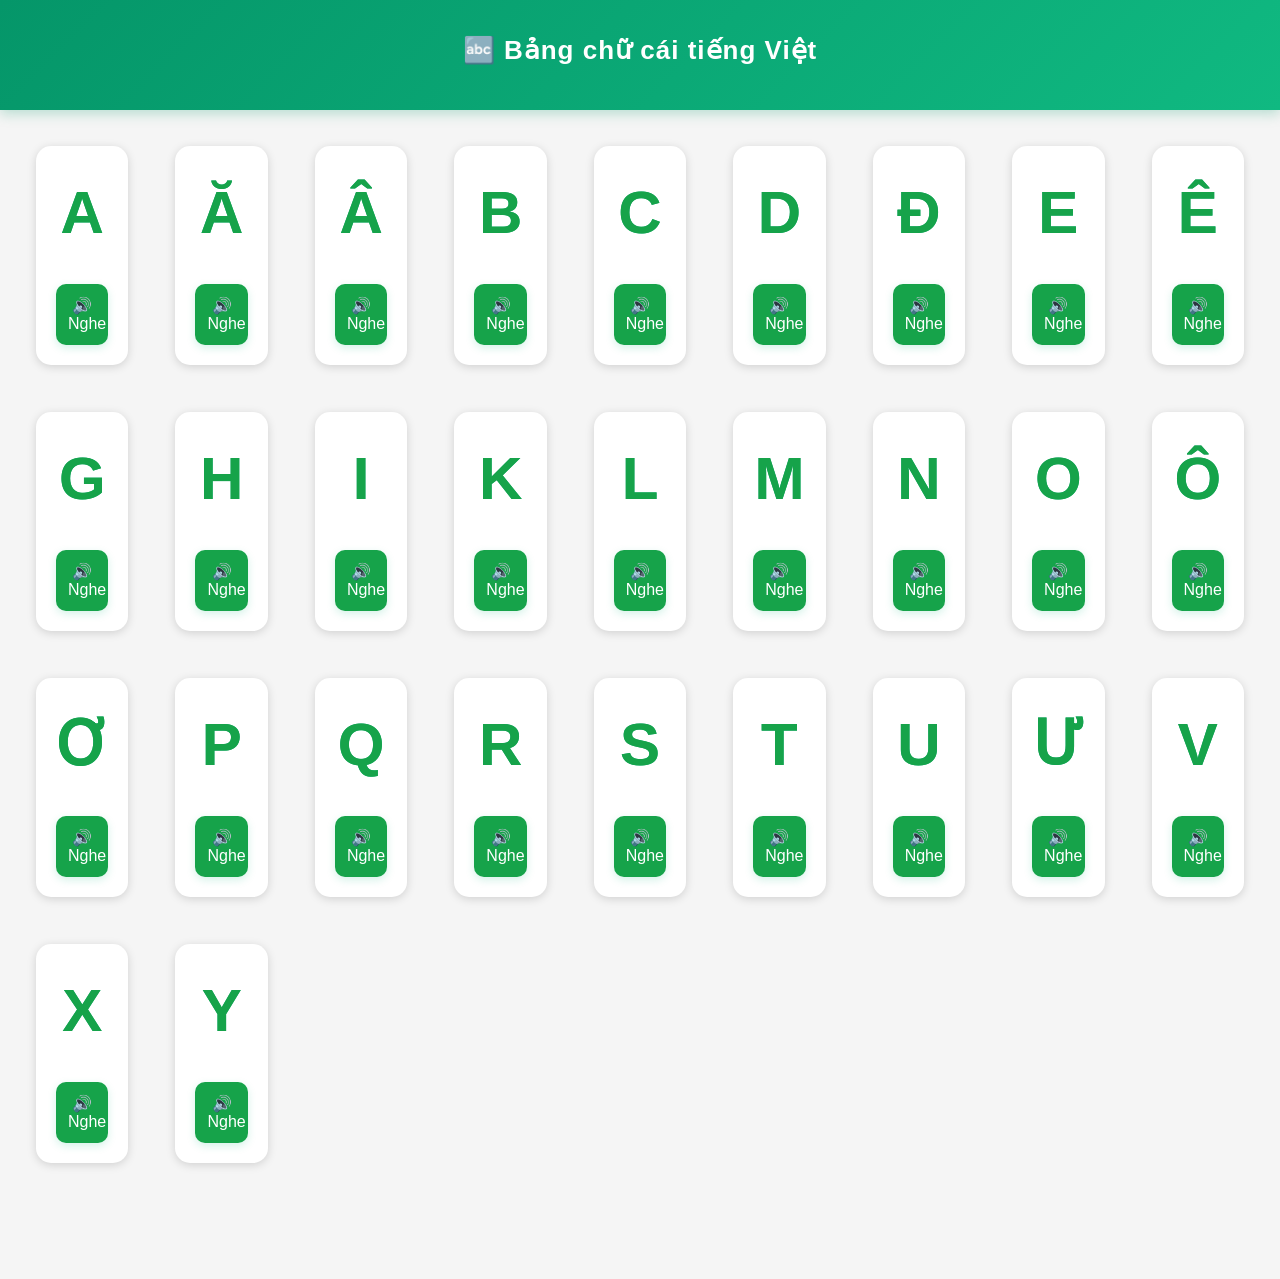
==== commit 47d6bf24: "Update alphabet.html" ====
--- a/alphabet.html
+++ b/alphabet.html
@@ -5,13 +5,24 @@
 
 <meta charset="UTF-8">
 
-<meta name="viewport" content="width=device-width, initial-scale=1.0">
+<meta name="viewport"
+content="width=device-width,initial-scale=1.0">
 
-<title>Bảng chữ cái tiếng Việt</title>
+<title>Bảng chữ cái</title>
 
 <link rel="stylesheet" href="style.css">
 
+<script src="js/audio.js"></script>
+
 <style>
+
+body{
+
+background:#f5f5f5;
+
+font-family:Arial;
+
+}
 
 .grid{
 
@@ -27,7 +38,15 @@
 
 .card{
 
+background:white;
+
+padding:20px;
+
+border-radius:15px;
+
 text-align:center;
+
+box-shadow:0 2px 10px rgba(0,0,0,.15);
 
 }
 
@@ -41,11 +60,23 @@
 
 }
 
-.name{
+button{
 
-font-size:22px;
+margin-top:15px;
 
-margin:10px 0;
+width:100%;
+
+padding:12px;
+
+background:#16a34a;
+
+border:none;
+
+border-radius:10px;
+
+color:white;
+
+font-size:16px;
 
 }
 
@@ -57,91 +88,59 @@
 
 <header>
 
-<h1>🔤 Bảng chữ cái tiếng Việt</h1>
+<h1>
 
-<p>越南语字母</p>
+🔤 Bảng chữ cái tiếng Việt
+
+</h1>
 
 </header>
 
-<div class="grid" id="alphabet"></div>
+<div class="grid" id="alphabet">
+
+</div>
 
 <script>
 
-const letters=[
+const alphabet=[
 
-{name:"A",file:"A"},
+"A","Ă","Â",
 
-{name:"Ă",file:"AW"},
+"B","C","D","Đ",
 
-{name:"Â",file:"AA"},
+"E","Ê",
 
-{name:"B",file:"B"},
+"G","H",
 
-{name:"C",file:"C"},
+"I",
 
-{name:"D",file:"D"},
+"K","L","M","N",
 
-{name:"Đ",file:"DD"},
+"O","Ô","Ơ",
 
-{name:"E",file:"E"},
+"P","Q","R","S","T",
 
-{name:"Ê",file:"EE"},
+"U","Ư",
 
-{name:"G",file:"G"},
-
-{name:"H",file:"H"},
-
-{name:"I",file:"I"},
-
-{name:"K",file:"K"},
-
-{name:"L",file:"L"},
-
-{name:"M",file:"M"},
-
-{name:"N",file:"N"},
-
-{name:"O",file:"O"},
-
-{name:"Ô",file:"OO"},
-
-{name:"Ơ",file:"OW"},
-
-{name:"P",file:"P"},
-
-{name:"Q",file:"Q"},
-
-{name:"R",file:"R"},
-
-{name:"S",file:"S"},
-
-{name:"T",file:"T"},
-
-{name:"U",file:"U"},
-
-{name:"Ư",file:"UW"},
-
-{name:"V",file:"V"},
-
-{name:"X",file:"X"},
-
-{name:"Y",file:"Y"}
+"V","X","Y"
 
 ];
 
 let html="";
 
-letters.forEach(function(item){
+alphabet.forEach(letter=>{
 
 html+=`
 
 <div class="card">
 
-<div class="letter">${item.name}</div>
+<div class="letter">
 
-<div class="name">${item.name}</div>
+${letter}
 
-<button onclick="play('${item.file}')">
+</div>
+
+<button onclick="audio.speak('${letter}')">
 
 🔊 Nghe
 
@@ -155,14 +154,6 @@
 
 document.getElementById("alphabet").innerHTML=html;
 
-function play(name){
-
-const audio=new Audio("audio/"+name+".mp3");
-
-audio.play();
-
-}
-
 </script>
 
 </body>
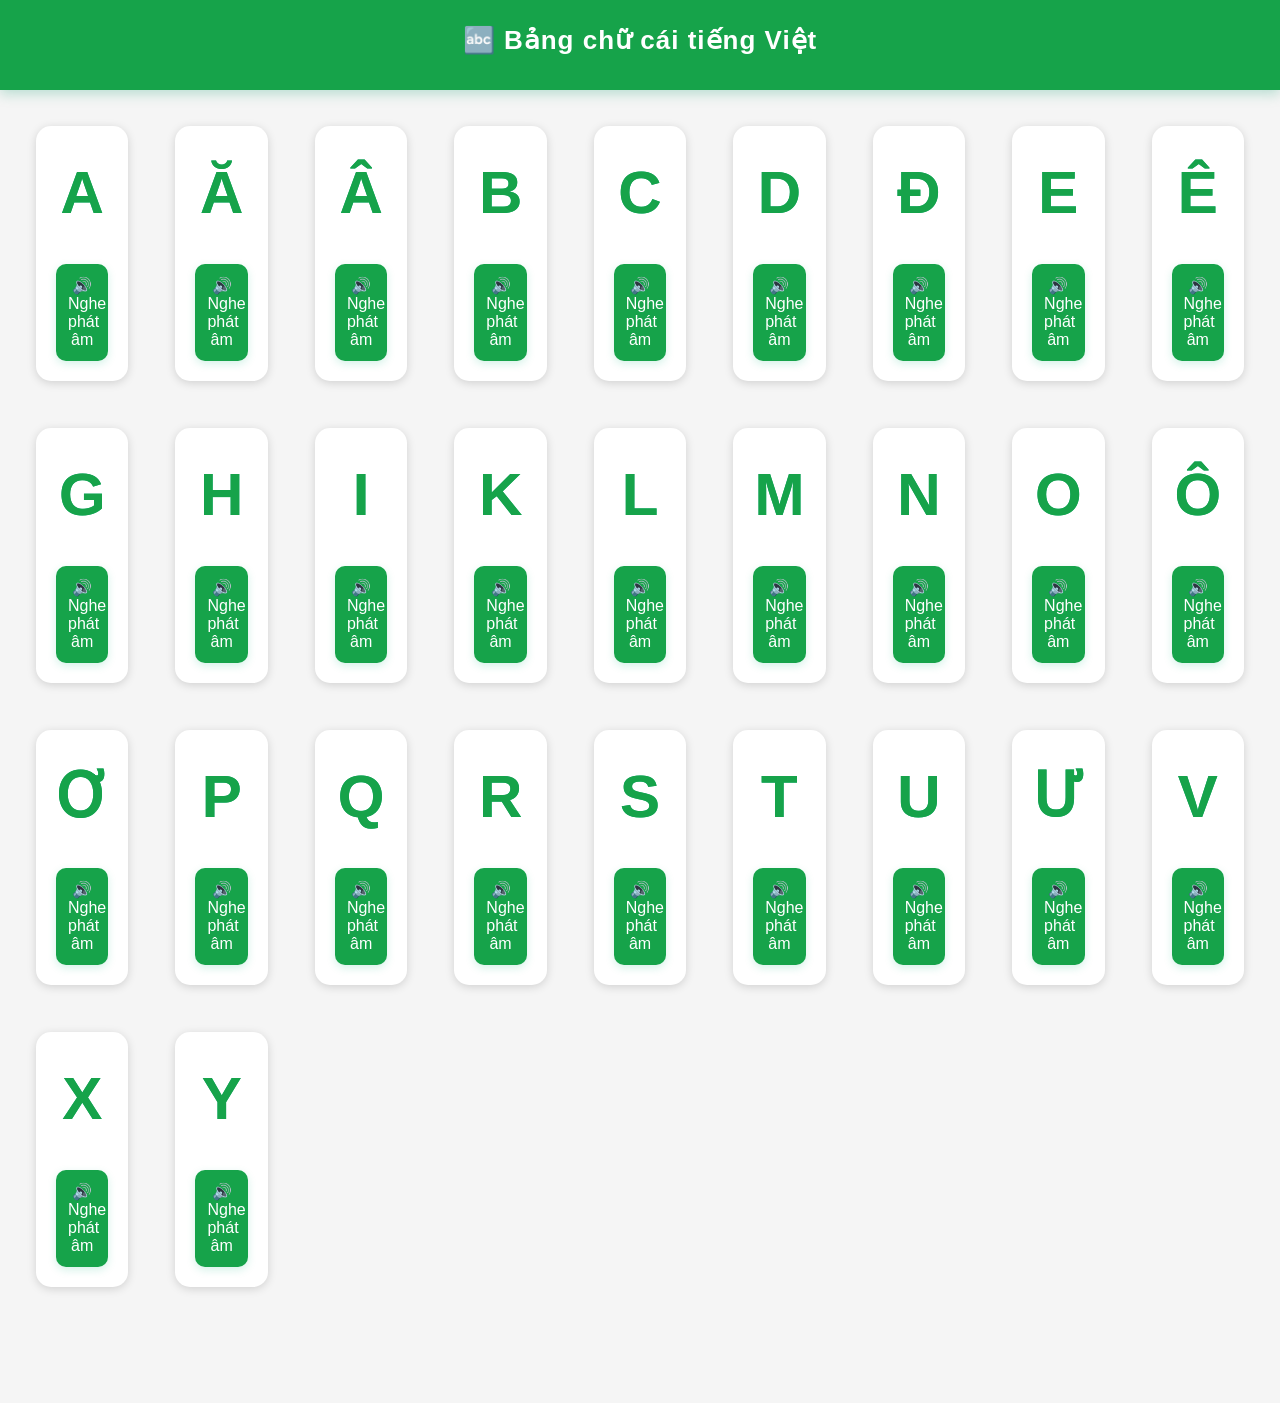
==== commit 2c025b9b: "Update alphabet.html" ====
--- a/alphabet.html
+++ b/alphabet.html
@@ -5,79 +5,64 @@
 
 <meta charset="UTF-8">
 
-<meta name="viewport"
-content="width=device-width,initial-scale=1.0">
+<meta name="viewport" content="width=device-width, initial-scale=1.0">
 
-<title>Bảng chữ cái</title>
+<title>Bảng chữ cái tiếng Việt</title>
 
 <link rel="stylesheet" href="style.css">
 
-<script src="js/audio.js"></script>
+<script src="audio.js"></script>
 
 <style>
 
 body{
+    margin:0;
+    background:#f5f5f5;
+    font-family:Arial,sans-serif;
+}
 
-background:#f5f5f5;
-
-font-family:Arial;
-
+header{
+    background:#16a34a;
+    color:white;
+    text-align:center;
+    padding:20px;
 }
 
 .grid{
-
-display:grid;
-
-grid-template-columns:repeat(auto-fit,minmax(120px,1fr));
-
-gap:15px;
-
-padding:20px;
-
+    display:grid;
+    grid-template-columns:repeat(auto-fit,minmax(120px,1fr));
+    gap:15px;
+    padding:20px;
 }
 
 .card{
-
-background:white;
-
-padding:20px;
-
-border-radius:15px;
-
-text-align:center;
-
-box-shadow:0 2px 10px rgba(0,0,0,.15);
-
+    background:white;
+    border-radius:15px;
+    padding:20px;
+    text-align:center;
+    box-shadow:0 2px 10px rgba(0,0,0,.15);
 }
 
 .letter{
-
-font-size:60px;
-
-font-weight:bold;
-
-color:#16a34a;
-
+    font-size:60px;
+    font-weight:bold;
+    color:#16a34a;
 }
 
 button{
+    width:100%;
+    margin-top:15px;
+    padding:12px;
+    border:none;
+    border-radius:10px;
+    background:#16a34a;
+    color:white;
+    font-size:16px;
+    cursor:pointer;
+}
 
-margin-top:15px;
-
-width:100%;
-
-padding:12px;
-
-background:#16a34a;
-
-border:none;
-
-border-radius:10px;
-
-color:white;
-
-font-size:16px;
-
+button:hover{
+    background:#138a3d;
 }
 
 </style>
@@ -88,21 +73,15 @@
 
 <header>
 
-<h1>
-
-🔤 Bảng chữ cái tiếng Việt
-
-</h1>
+<h1>🔤 Bảng chữ cái tiếng Việt</h1>
 
 </header>
 
-<div class="grid" id="alphabet">
-
-</div>
+<div class="grid" id="alphabet"></div>
 
 <script>
 
-const alphabet=[
+const alphabet = [
 
 "A","Ă","Â",
 
@@ -126,33 +105,39 @@
 
 ];
 
-let html="";
+const container = document.getElementById("alphabet");
 
 alphabet.forEach(letter=>{
 
-html+=`
+    const card=document.createElement("div");
 
-<div class="card">
+    card.className="card";
 
-<div class="letter">
+    card.innerHTML=`
 
-${letter}
+        <div class="letter">${letter}</div>
 
-</div>
+        <button>🔊 Nghe phát âm</button>
 
-<button onclick="audio.speak('${letter}')">
+    `;
 
-🔊 Nghe
+    card.querySelector("button").addEventListener("click",()=>{
 
-</button>
+        if(typeof audio==="undefined"){
 
-</div>
+            alert("Không tìm thấy audio.js");
 
-`;
+            return;
+
+        }
+
+        audio.speak(letter);
+
+    });
+
+    container.appendChild(card);
 
 });
-
-document.getElementById("alphabet").innerHTML=html;
 
 </script>
 
